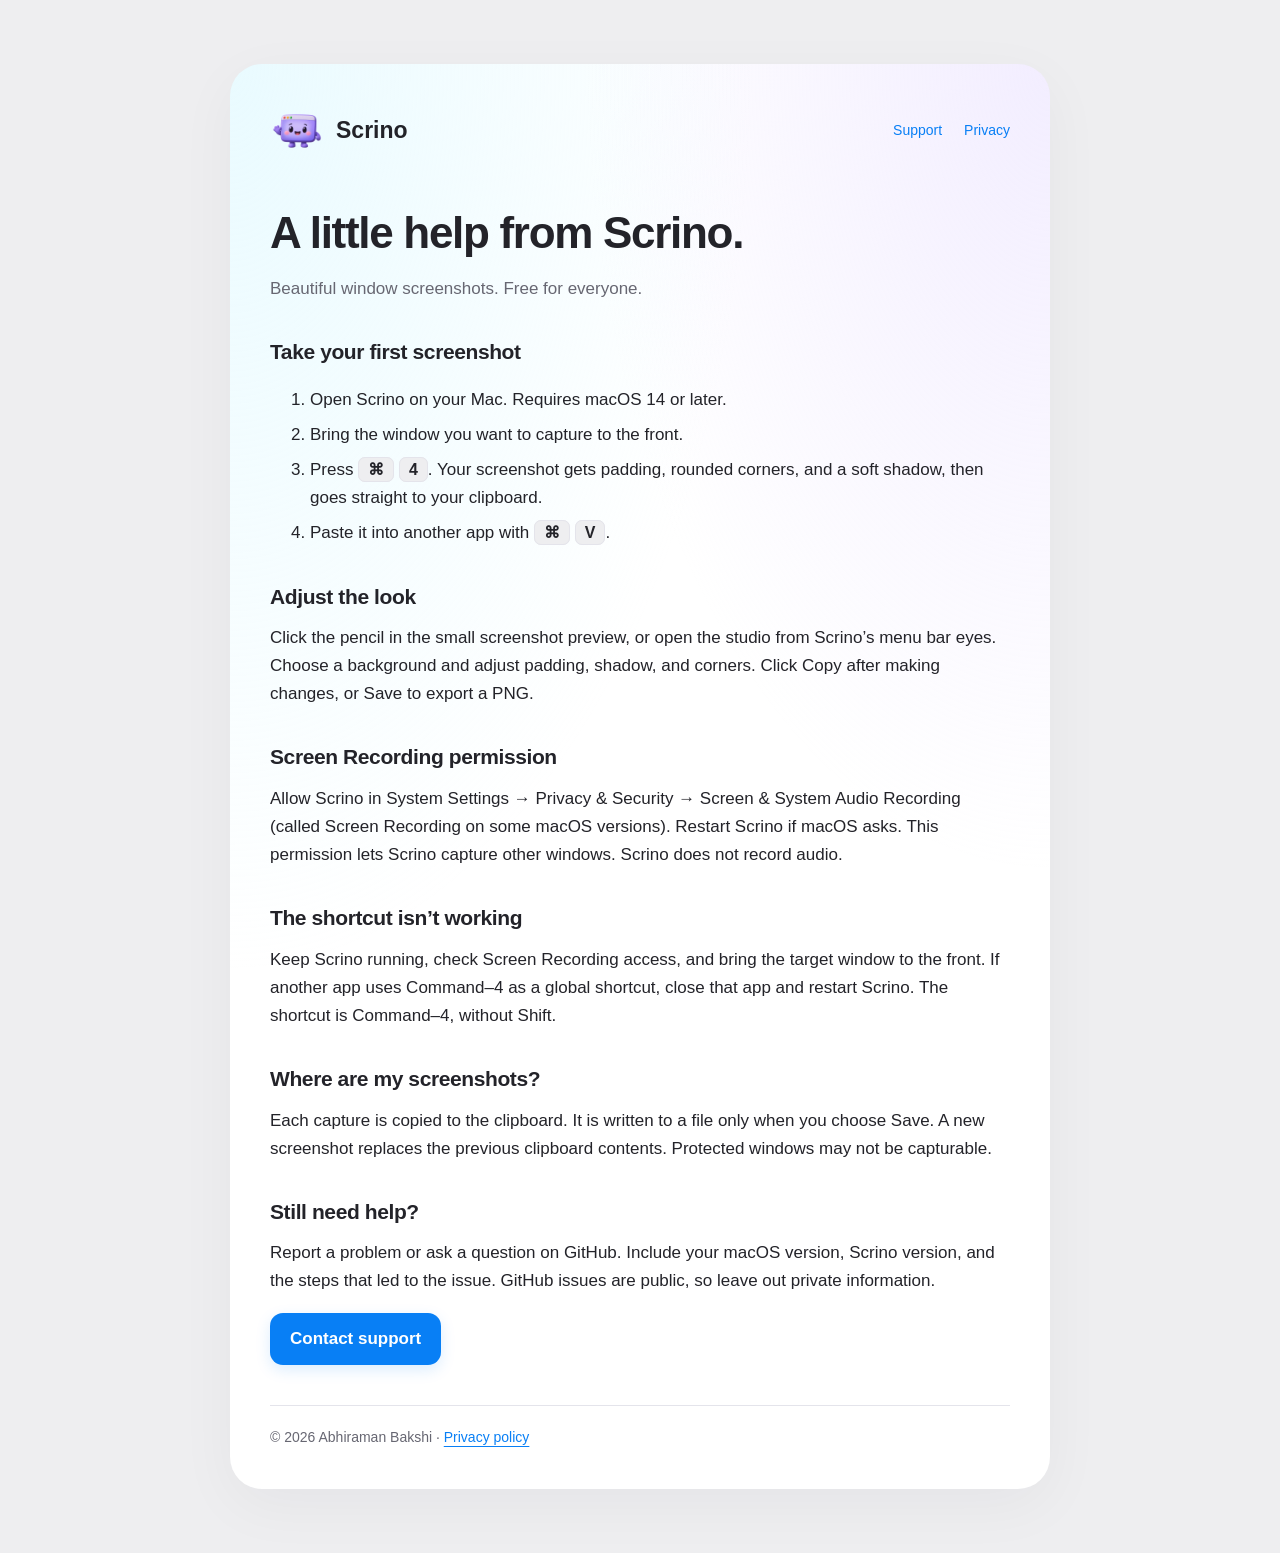
==== docs/index.html @ 33167109 "Publish Scrino support and privacy pages" ====
<!doctype html><html lang="en"><head><meta charset="utf-8"><meta name="viewport" content="width=device-width,initial-scale=1"><meta name="description" content="Support for Scrino, the free macOS window screenshot app."><title>Scrino Support</title><link rel="icon" href="mascot.png"><link rel="stylesheet" href="style.css"></head><body><main><header><a class="brand" href="./"><img src="mascot.png" alt="Scrino mascot">Scrino</a><nav aria-label="Main navigation"><a href="./" aria-current="page">Support</a><a href="privacy.html">Privacy</a></nav></header><h1>A little help from Scrino.</h1><p class="muted">Beautiful window screenshots. Free for everyone.</p><h2>Take your first screenshot</h2><ol><li>Open Scrino on your Mac. Requires macOS 14 or later.</li><li>Bring the window you want to capture to the front.</li><li>Press <kbd>⌘</kbd> <kbd>4</kbd>. Your screenshot gets padding, rounded corners, and a soft shadow, then goes straight to your clipboard.</li><li>Paste it into another app with <kbd>⌘</kbd> <kbd>V</kbd>.</li></ol><h2>Adjust the look</h2><p>Click the pencil in the small screenshot preview, or open the studio from Scrino’s menu bar eyes. Choose a background and adjust padding, shadow, and corners. Click Copy after making changes, or Save to export a PNG.</p><h2>Screen Recording permission</h2><p>Allow Scrino in System Settings → Privacy &amp; Security → Screen &amp; System Audio Recording (called Screen Recording on some macOS versions). Restart Scrino if macOS asks. This permission lets Scrino capture other windows. Scrino does not record audio.</p><h2>The shortcut isn’t working</h2><p>Keep Scrino running, check Screen Recording access, and bring the target window to the front. If another app uses Command–4 as a global shortcut, close that app and restart Scrino. The shortcut is Command–4, without Shift.</p><h2>Where are my screenshots?</h2><p>Each capture is copied to the clipboard. It is written to a file only when you choose Save. A new screenshot replaces the previous clipboard contents. Protected windows may not be capturable.</p><h2>Still need help?</h2><p>Report a problem or ask a question on GitHub. Include your macOS version, Scrino version, and the steps that led to the issue. GitHub issues are public, so leave out private information.</p><a class="button" href="https://github.com/devdevab/scrino-support/issues/new">Contact support</a><footer>© 2026 Abhiraman Bakshi · <a href="privacy.html">Privacy policy</a></footer></main></body></html>
---- docs/style.css ----
:root{color-scheme:light dark;--bg:#eeeef0;--card:#fff;--ink:#232329;--muted:#676772;--line:#e4e4eb;--blue:#087ff5}*{box-sizing:border-box}body{margin:0;background:var(--bg);color:var(--ink);font:17px/1.65 -apple-system,BlinkMacSystemFont,"Segoe UI",sans-serif}main{max-width:820px;margin:64px auto;padding:40px;border-radius:32px;background:radial-gradient(ellipse at top left,#d7f7ff8c,transparent 45%),radial-gradient(ellipse at top right,#e6dcff80,transparent 40%),var(--card);box-shadow:0 16px 60px #17172a0b}header{display:flex;align-items:center;justify-content:space-between;gap:20px;margin-bottom:50px}.brand{display:flex;align-items:center;gap:12px;font-weight:750;font-size:23px;text-decoration:none;color:var(--ink)}.brand img{width:54px;height:54px;object-fit:contain}nav{display:flex;gap:22px;font-size:14px}a{color:var(--blue);text-underline-offset:4px}nav a{text-decoration:none}h1{font-size:clamp(32px,5vw,44px);line-height:1.15;letter-spacing:-1.3px;margin:0 0 16px}h2{font-size:21px;letter-spacing:-.4px;margin-top:32px;margin-bottom:8px}p{margin:10px 0 18px}.muted{color:var(--muted)}.button{display:inline-block;background:var(--blue);color:white;padding:12px 20px;border-radius:13px;text-decoration:none;font-weight:600;box-shadow:0 5px 15px #087ff524}kbd{font:600 16px -apple-system,sans-serif;background:var(--bg);padding:3px 9px;border-radius:7px;border:1px solid var(--line)}footer{border-top:1px solid var(--line);margin-top:40px;padding-top:20px;font-size:14px;color:var(--muted)}li{margin:7px 0}@media(prefers-color-scheme:dark){:root{--bg:#202124;--card:#292a2f;--ink:#f0f0f4;--muted:#b5b5c0;--line:#41424a;--blue:#55aaff}main{background:radial-gradient(ellipse at top left,#31495066,transparent 45%),radial-gradient(ellipse at top right,#40335466,transparent 40%),var(--card)}.button{background:#087ff5}}@media(max-width:600px){main{margin:16px;padding:26px;border-radius:24px}header{margin-bottom:38px;gap:12px}nav{gap:14px}}
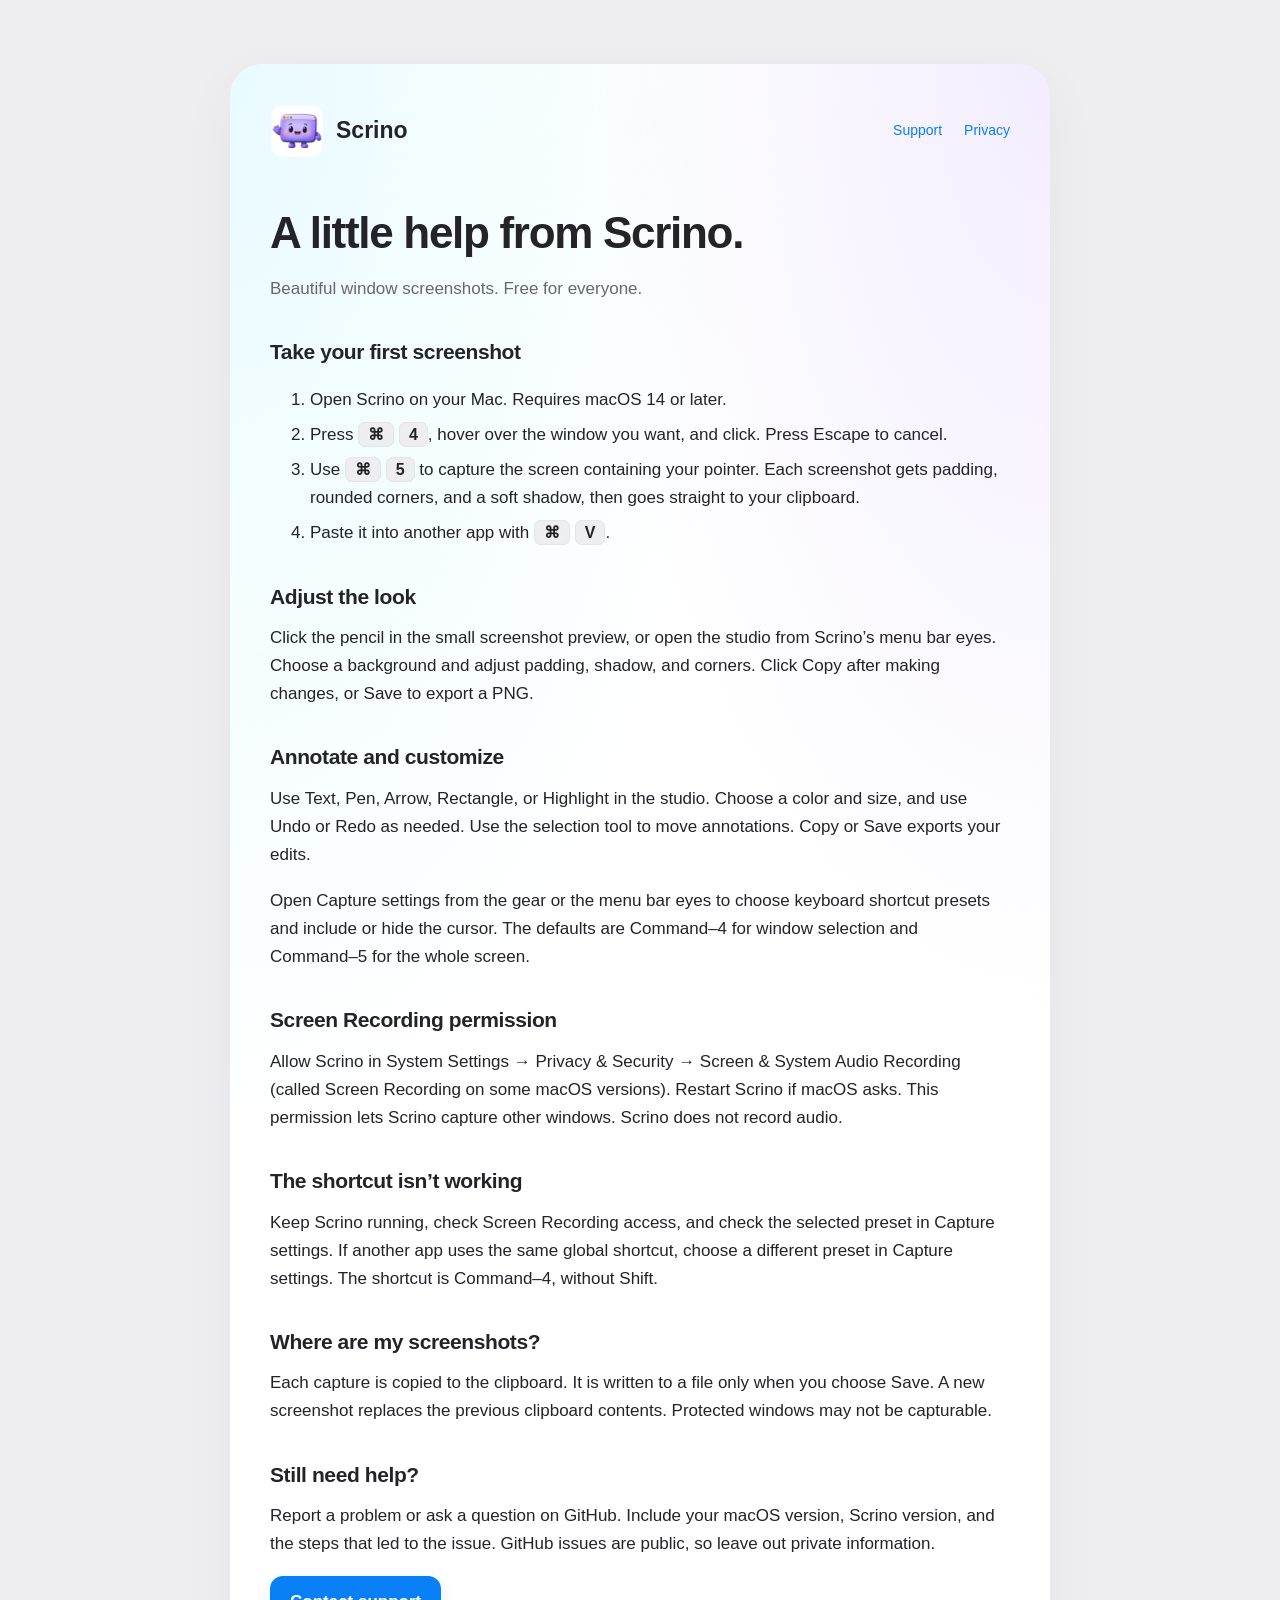
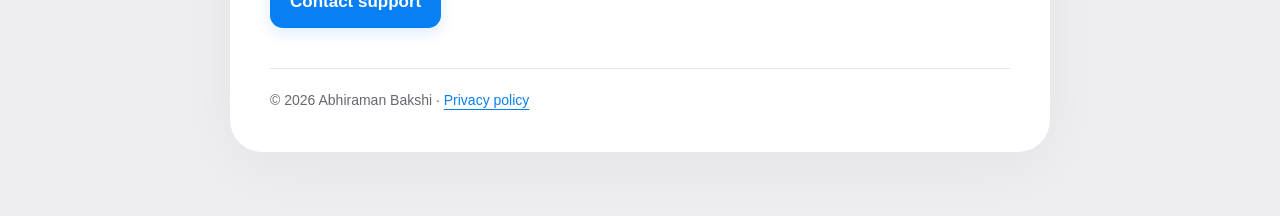
==== commit cc1009dd: "Update support for window selection, screen capture, and annotations" ====
--- a/docs/index.html
+++ b/docs/index.html
@@ -1 +1 @@
-<!doctype html><html lang="en"><head><meta charset="utf-8"><meta name="viewport" content="width=device-width,initial-scale=1"><meta name="description" content="Support for Scrino, the free macOS window screenshot app."><title>Scrino Support</title><link rel="icon" href="mascot.png"><link rel="stylesheet" href="style.css"></head><body><main><header><a class="brand" href="./"><img src="mascot.png" alt="Scrino mascot">Scrino</a><nav aria-label="Main navigation"><a href="./" aria-current="page">Support</a><a href="privacy.html">Privacy</a></nav></header><h1>A little help from Scrino.</h1><p class="muted">Beautiful window screenshots. Free for everyone.</p><h2>Take your first screenshot</h2><ol><li>Open Scrino on your Mac. Requires macOS 14 or later.</li><li>Bring the window you want to capture to the front.</li><li>Press <kbd>⌘</kbd> <kbd>4</kbd>. Your screenshot gets padding, rounded corners, and a soft shadow, then goes straight to your clipboard.</li><li>Paste it into another app with <kbd>⌘</kbd> <kbd>V</kbd>.</li></ol><h2>Adjust the look</h2><p>Click the pencil in the small screenshot preview, or open the studio from Scrino’s menu bar eyes. Choose a background and adjust padding, shadow, and corners. Click Copy after making changes, or Save to export a PNG.</p><h2>Screen Recording permission</h2><p>Allow Scrino in System Settings → Privacy &amp; Security → Screen &amp; System Audio Recording (called Screen Recording on some macOS versions). Restart Scrino if macOS asks. This permission lets Scrino capture other windows. Scrino does not record audio.</p><h2>The shortcut isn’t working</h2><p>Keep Scrino running, check Screen Recording access, and bring the target window to the front. If another app uses Command–4 as a global shortcut, close that app and restart Scrino. The shortcut is Command–4, without Shift.</p><h2>Where are my screenshots?</h2><p>Each capture is copied to the clipboard. It is written to a file only when you choose Save. A new screenshot replaces the previous clipboard contents. Protected windows may not be capturable.</p><h2>Still need help?</h2><p>Report a problem or ask a question on GitHub. Include your macOS version, Scrino version, and the steps that led to the issue. GitHub issues are public, so leave out private information.</p><a class="button" href="https://github.com/devdevab/scrino-support/issues/new">Contact support</a><footer>© 2026 Abhiraman Bakshi · <a href="privacy.html">Privacy policy</a></footer></main></body></html>
+<!doctype html><html lang="en"><head><meta charset="utf-8"><meta name="viewport" content="width=device-width,initial-scale=1"><meta name="description" content="Support for Scrino, the free macOS window screenshot app."><title>Scrino Support</title><link rel="icon" href="mascot.png"><link rel="stylesheet" href="style.css"></head><body><main><header><a class="brand" href="./"><img src="mascot.png" alt="Scrino mascot">Scrino</a><nav aria-label="Main navigation"><a href="./" aria-current="page">Support</a><a href="privacy.html">Privacy</a></nav></header><h1>A little help from Scrino.</h1><p class="muted">Beautiful window screenshots. Free for everyone.</p><h2>Take your first screenshot</h2><ol><li>Open Scrino on your Mac. Requires macOS 14 or later.</li><li>Press <kbd>⌘</kbd> <kbd>4</kbd>, hover over the window you want, and click. Press Escape to cancel.</li><li>Use <kbd>⌘</kbd> <kbd>5</kbd> to capture the screen containing your pointer. Each screenshot gets padding, rounded corners, and a soft shadow, then goes straight to your clipboard.</li><li>Paste it into another app with <kbd>⌘</kbd> <kbd>V</kbd>.</li></ol><h2>Adjust the look</h2><p>Click the pencil in the small screenshot preview, or open the studio from Scrino’s menu bar eyes. Choose a background and adjust padding, shadow, and corners. Click Copy after making changes, or Save to export a PNG.</p><h2>Annotate and customize</h2><p>Use Text, Pen, Arrow, Rectangle, or Highlight in the studio. Choose a color and size, and use Undo or Redo as needed. Use the selection tool to move annotations. Copy or Save exports your edits.</p><p>Open Capture settings from the gear or the menu bar eyes to choose keyboard shortcut presets and include or hide the cursor. The defaults are Command–4 for window selection and Command–5 for the whole screen.</p><h2>Screen Recording permission</h2><p>Allow Scrino in System Settings → Privacy &amp; Security → Screen &amp; System Audio Recording (called Screen Recording on some macOS versions). Restart Scrino if macOS asks. This permission lets Scrino capture other windows. Scrino does not record audio.</p><h2>The shortcut isn’t working</h2><p>Keep Scrino running, check Screen Recording access, and check the selected preset in Capture settings. If another app uses the same global shortcut, choose a different preset in Capture settings. The shortcut is Command–4, without Shift.</p><h2>Where are my screenshots?</h2><p>Each capture is copied to the clipboard. It is written to a file only when you choose Save. A new screenshot replaces the previous clipboard contents. Protected windows may not be capturable.</p><h2>Still need help?</h2><p>Report a problem or ask a question on GitHub. Include your macOS version, Scrino version, and the steps that led to the issue. GitHub issues are public, so leave out private information.</p><a class="button" href="https://github.com/devdevab/scrino-support/issues/new">Contact support</a><footer>© 2026 Abhiraman Bakshi · <a href="privacy.html">Privacy policy</a></footer></main></body></html>
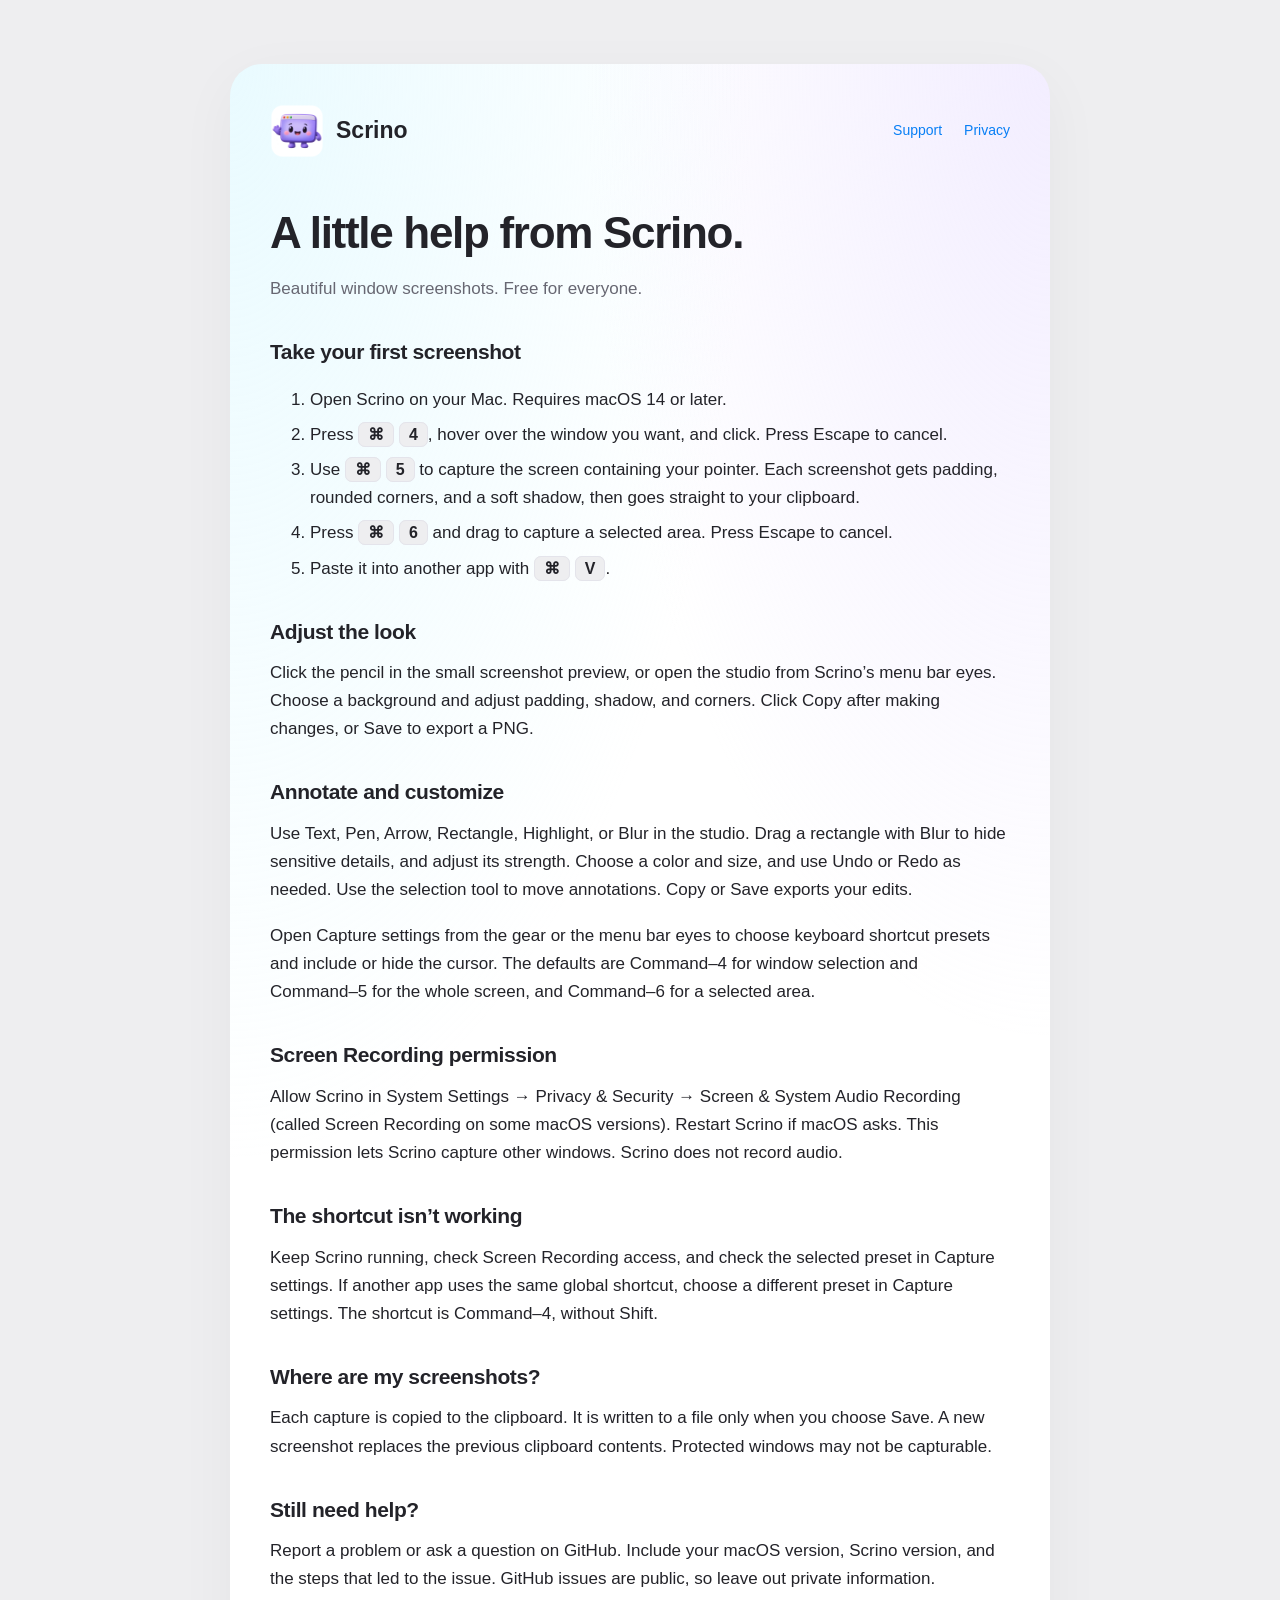
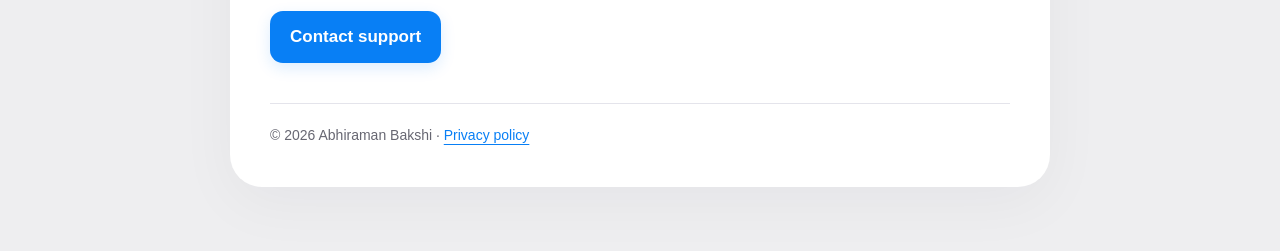
==== commit fe72f43d: "Document area capture and blur annotations" ====
--- a/docs/index.html
+++ b/docs/index.html
@@ -1 +1 @@
-<!doctype html><html lang="en"><head><meta charset="utf-8"><meta name="viewport" content="width=device-width,initial-scale=1"><meta name="description" content="Support for Scrino, the free macOS window screenshot app."><title>Scrino Support</title><link rel="icon" href="mascot.png"><link rel="stylesheet" href="style.css"></head><body><main><header><a class="brand" href="./"><img src="mascot.png" alt="Scrino mascot">Scrino</a><nav aria-label="Main navigation"><a href="./" aria-current="page">Support</a><a href="privacy.html">Privacy</a></nav></header><h1>A little help from Scrino.</h1><p class="muted">Beautiful window screenshots. Free for everyone.</p><h2>Take your first screenshot</h2><ol><li>Open Scrino on your Mac. Requires macOS 14 or later.</li><li>Press <kbd>⌘</kbd> <kbd>4</kbd>, hover over the window you want, and click. Press Escape to cancel.</li><li>Use <kbd>⌘</kbd> <kbd>5</kbd> to capture the screen containing your pointer. Each screenshot gets padding, rounded corners, and a soft shadow, then goes straight to your clipboard.</li><li>Paste it into another app with <kbd>⌘</kbd> <kbd>V</kbd>.</li></ol><h2>Adjust the look</h2><p>Click the pencil in the small screenshot preview, or open the studio from Scrino’s menu bar eyes. Choose a background and adjust padding, shadow, and corners. Click Copy after making changes, or Save to export a PNG.</p><h2>Annotate and customize</h2><p>Use Text, Pen, Arrow, Rectangle, or Highlight in the studio. Choose a color and size, and use Undo or Redo as needed. Use the selection tool to move annotations. Copy or Save exports your edits.</p><p>Open Capture settings from the gear or the menu bar eyes to choose keyboard shortcut presets and include or hide the cursor. The defaults are Command–4 for window selection and Command–5 for the whole screen.</p><h2>Screen Recording permission</h2><p>Allow Scrino in System Settings → Privacy &amp; Security → Screen &amp; System Audio Recording (called Screen Recording on some macOS versions). Restart Scrino if macOS asks. This permission lets Scrino capture other windows. Scrino does not record audio.</p><h2>The shortcut isn’t working</h2><p>Keep Scrino running, check Screen Recording access, and check the selected preset in Capture settings. If another app uses the same global shortcut, choose a different preset in Capture settings. The shortcut is Command–4, without Shift.</p><h2>Where are my screenshots?</h2><p>Each capture is copied to the clipboard. It is written to a file only when you choose Save. A new screenshot replaces the previous clipboard contents. Protected windows may not be capturable.</p><h2>Still need help?</h2><p>Report a problem or ask a question on GitHub. Include your macOS version, Scrino version, and the steps that led to the issue. GitHub issues are public, so leave out private information.</p><a class="button" href="https://github.com/devdevab/scrino-support/issues/new">Contact support</a><footer>© 2026 Abhiraman Bakshi · <a href="privacy.html">Privacy policy</a></footer></main></body></html>
+<!doctype html><html lang="en"><head><meta charset="utf-8"><meta name="viewport" content="width=device-width,initial-scale=1"><meta name="description" content="Support for Scrino, the free macOS window screenshot app."><title>Scrino Support</title><link rel="icon" href="mascot.png"><link rel="stylesheet" href="style.css"></head><body><main><header><a class="brand" href="./"><img src="mascot.png" alt="Scrino mascot">Scrino</a><nav aria-label="Main navigation"><a href="./" aria-current="page">Support</a><a href="privacy.html">Privacy</a></nav></header><h1>A little help from Scrino.</h1><p class="muted">Beautiful window screenshots. Free for everyone.</p><h2>Take your first screenshot</h2><ol><li>Open Scrino on your Mac. Requires macOS 14 or later.</li><li>Press <kbd>⌘</kbd> <kbd>4</kbd>, hover over the window you want, and click. Press Escape to cancel.</li><li>Use <kbd>⌘</kbd> <kbd>5</kbd> to capture the screen containing your pointer. Each screenshot gets padding, rounded corners, and a soft shadow, then goes straight to your clipboard.</li><li>Press <kbd>⌘</kbd> <kbd>6</kbd> and drag to capture a selected area. Press Escape to cancel.</li><li>Paste it into another app with <kbd>⌘</kbd> <kbd>V</kbd>.</li></ol><h2>Adjust the look</h2><p>Click the pencil in the small screenshot preview, or open the studio from Scrino’s menu bar eyes. Choose a background and adjust padding, shadow, and corners. Click Copy after making changes, or Save to export a PNG.</p><h2>Annotate and customize</h2><p>Use Text, Pen, Arrow, Rectangle, Highlight, or Blur in the studio. Drag a rectangle with Blur to hide sensitive details, and adjust its strength. Choose a color and size, and use Undo or Redo as needed. Use the selection tool to move annotations. Copy or Save exports your edits.</p><p>Open Capture settings from the gear or the menu bar eyes to choose keyboard shortcut presets and include or hide the cursor. The defaults are Command–4 for window selection and Command–5 for the whole screen, and Command–6 for a selected area.</p><h2>Screen Recording permission</h2><p>Allow Scrino in System Settings → Privacy &amp; Security → Screen &amp; System Audio Recording (called Screen Recording on some macOS versions). Restart Scrino if macOS asks. This permission lets Scrino capture other windows. Scrino does not record audio.</p><h2>The shortcut isn’t working</h2><p>Keep Scrino running, check Screen Recording access, and check the selected preset in Capture settings. If another app uses the same global shortcut, choose a different preset in Capture settings. The shortcut is Command–4, without Shift.</p><h2>Where are my screenshots?</h2><p>Each capture is copied to the clipboard. It is written to a file only when you choose Save. A new screenshot replaces the previous clipboard contents. Protected windows may not be capturable.</p><h2>Still need help?</h2><p>Report a problem or ask a question on GitHub. Include your macOS version, Scrino version, and the steps that led to the issue. GitHub issues are public, so leave out private information.</p><a class="button" href="https://github.com/devdevab/scrino-support/issues/new">Contact support</a><footer>© 2026 Abhiraman Bakshi · <a href="privacy.html">Privacy policy</a></footer></main></body></html>
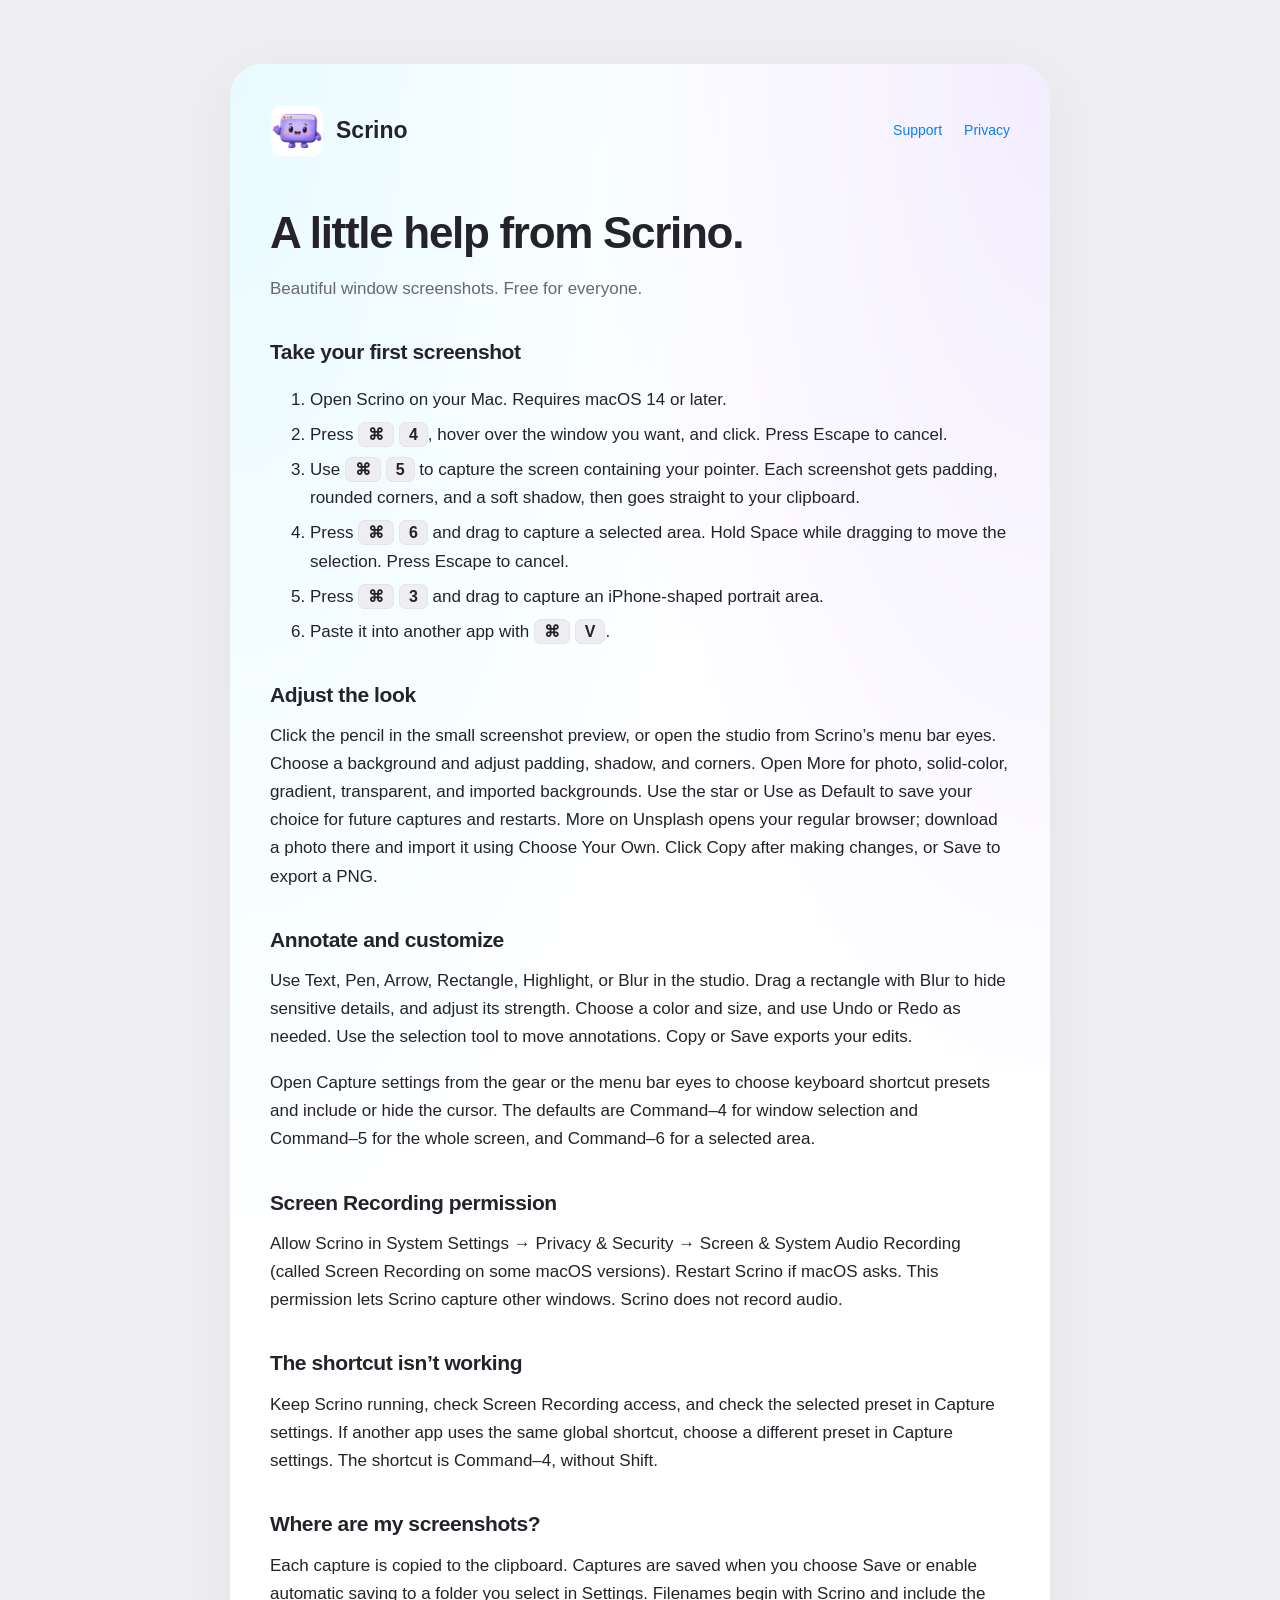
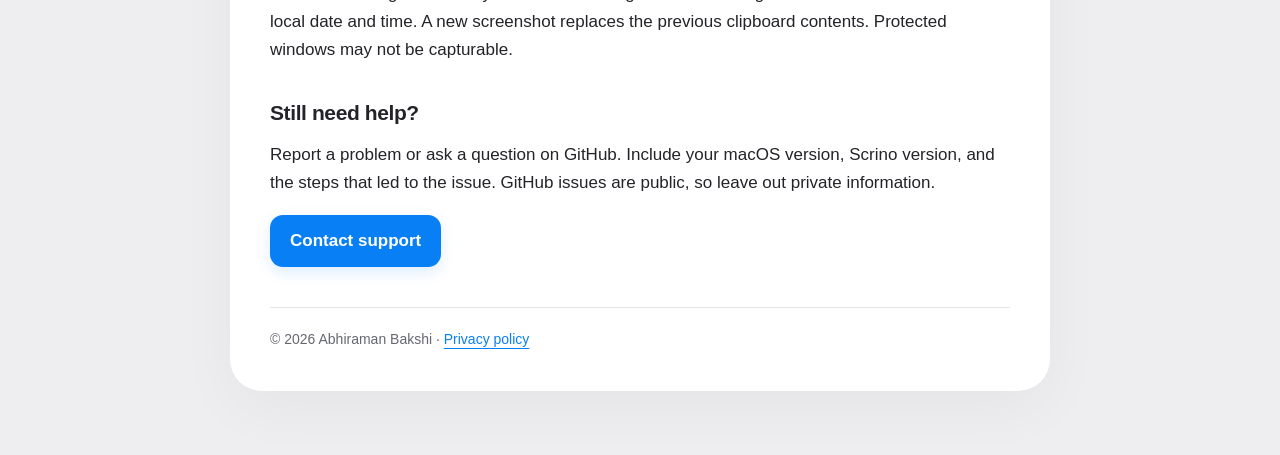
==== commit e6a97727: "Update Scrino 1.0.2 support instructions" ====
--- a/docs/index.html
+++ b/docs/index.html
@@ -1 +1 @@
-<!doctype html><html lang="en"><head><meta charset="utf-8"><meta name="viewport" content="width=device-width,initial-scale=1"><meta name="description" content="Support for Scrino, the free macOS window screenshot app."><title>Scrino Support</title><link rel="icon" href="mascot.png"><link rel="stylesheet" href="style.css"></head><body><main><header><a class="brand" href="./"><img src="mascot.png" alt="Scrino mascot">Scrino</a><nav aria-label="Main navigation"><a href="./" aria-current="page">Support</a><a href="privacy.html">Privacy</a></nav></header><h1>A little help from Scrino.</h1><p class="muted">Beautiful window screenshots. Free for everyone.</p><h2>Take your first screenshot</h2><ol><li>Open Scrino on your Mac. Requires macOS 14 or later.</li><li>Press <kbd>⌘</kbd> <kbd>4</kbd>, hover over the window you want, and click. Press Escape to cancel.</li><li>Use <kbd>⌘</kbd> <kbd>5</kbd> to capture the screen containing your pointer. Each screenshot gets padding, rounded corners, and a soft shadow, then goes straight to your clipboard.</li><li>Press <kbd>⌘</kbd> <kbd>6</kbd> and drag to capture a selected area. Press Escape to cancel.</li><li>Paste it into another app with <kbd>⌘</kbd> <kbd>V</kbd>.</li></ol><h2>Adjust the look</h2><p>Click the pencil in the small screenshot preview, or open the studio from Scrino’s menu bar eyes. Choose a background and adjust padding, shadow, and corners. Click Copy after making changes, or Save to export a PNG.</p><h2>Annotate and customize</h2><p>Use Text, Pen, Arrow, Rectangle, Highlight, or Blur in the studio. Drag a rectangle with Blur to hide sensitive details, and adjust its strength. Choose a color and size, and use Undo or Redo as needed. Use the selection tool to move annotations. Copy or Save exports your edits.</p><p>Open Capture settings from the gear or the menu bar eyes to choose keyboard shortcut presets and include or hide the cursor. The defaults are Command–4 for window selection and Command–5 for the whole screen, and Command–6 for a selected area.</p><h2>Screen Recording permission</h2><p>Allow Scrino in System Settings → Privacy &amp; Security → Screen &amp; System Audio Recording (called Screen Recording on some macOS versions). Restart Scrino if macOS asks. This permission lets Scrino capture other windows. Scrino does not record audio.</p><h2>The shortcut isn’t working</h2><p>Keep Scrino running, check Screen Recording access, and check the selected preset in Capture settings. If another app uses the same global shortcut, choose a different preset in Capture settings. The shortcut is Command–4, without Shift.</p><h2>Where are my screenshots?</h2><p>Each capture is copied to the clipboard. It is written to a file only when you choose Save. A new screenshot replaces the previous clipboard contents. Protected windows may not be capturable.</p><h2>Still need help?</h2><p>Report a problem or ask a question on GitHub. Include your macOS version, Scrino version, and the steps that led to the issue. GitHub issues are public, so leave out private information.</p><a class="button" href="https://github.com/devdevab/scrino-support/issues/new">Contact support</a><footer>© 2026 Abhiraman Bakshi · <a href="privacy.html">Privacy policy</a></footer></main></body></html>
+<!doctype html><html lang="en"><head><meta charset="utf-8"><meta name="viewport" content="width=device-width,initial-scale=1"><meta name="description" content="Support for Scrino, the free macOS window screenshot app."><title>Scrino Support</title><link rel="icon" href="mascot.png"><link rel="stylesheet" href="style.css"></head><body><main><header><a class="brand" href="./"><img src="mascot.png" alt="Scrino mascot">Scrino</a><nav aria-label="Main navigation"><a href="./" aria-current="page">Support</a><a href="privacy.html">Privacy</a></nav></header><h1>A little help from Scrino.</h1><p class="muted">Beautiful window screenshots. Free for everyone.</p><h2>Take your first screenshot</h2><ol><li>Open Scrino on your Mac. Requires macOS 14 or later.</li><li>Press <kbd>⌘</kbd> <kbd>4</kbd>, hover over the window you want, and click. Press Escape to cancel.</li><li>Use <kbd>⌘</kbd> <kbd>5</kbd> to capture the screen containing your pointer. Each screenshot gets padding, rounded corners, and a soft shadow, then goes straight to your clipboard.</li><li>Press <kbd>⌘</kbd> <kbd>6</kbd> and drag to capture a selected area. Hold Space while dragging to move the selection. Press Escape to cancel.</li><li>Press <kbd>⌘</kbd> <kbd>3</kbd> and drag to capture an iPhone-shaped portrait area.</li><li>Paste it into another app with <kbd>⌘</kbd> <kbd>V</kbd>.</li></ol><h2>Adjust the look</h2><p>Click the pencil in the small screenshot preview, or open the studio from Scrino’s menu bar eyes. Choose a background and adjust padding, shadow, and corners. Open More for photo, solid-color, gradient, transparent, and imported backgrounds. Use the star or Use as Default to save your choice for future captures and restarts. More on Unsplash opens your regular browser; download a photo there and import it using Choose Your Own. Click Copy after making changes, or Save to export a PNG.</p><h2>Annotate and customize</h2><p>Use Text, Pen, Arrow, Rectangle, Highlight, or Blur in the studio. Drag a rectangle with Blur to hide sensitive details, and adjust its strength. Choose a color and size, and use Undo or Redo as needed. Use the selection tool to move annotations. Copy or Save exports your edits.</p><p>Open Capture settings from the gear or the menu bar eyes to choose keyboard shortcut presets and include or hide the cursor. The defaults are Command–4 for window selection and Command–5 for the whole screen, and Command–6 for a selected area.</p><h2>Screen Recording permission</h2><p>Allow Scrino in System Settings → Privacy &amp; Security → Screen &amp; System Audio Recording (called Screen Recording on some macOS versions). Restart Scrino if macOS asks. This permission lets Scrino capture other windows. Scrino does not record audio.</p><h2>The shortcut isn’t working</h2><p>Keep Scrino running, check Screen Recording access, and check the selected preset in Capture settings. If another app uses the same global shortcut, choose a different preset in Capture settings. The shortcut is Command–4, without Shift.</p><h2>Where are my screenshots?</h2><p>Each capture is copied to the clipboard. Captures are saved when you choose Save or enable automatic saving to a folder you select in Settings. Filenames begin with Scrino and include the local date and time. A new screenshot replaces the previous clipboard contents. Protected windows may not be capturable.</p><h2>Still need help?</h2><p>Report a problem or ask a question on GitHub. Include your macOS version, Scrino version, and the steps that led to the issue. GitHub issues are public, so leave out private information.</p><a class="button" href="https://github.com/devdevab/scrino-support/issues/new">Contact support</a><footer>© 2026 Abhiraman Bakshi · <a href="privacy.html">Privacy policy</a></footer></main></body></html>
